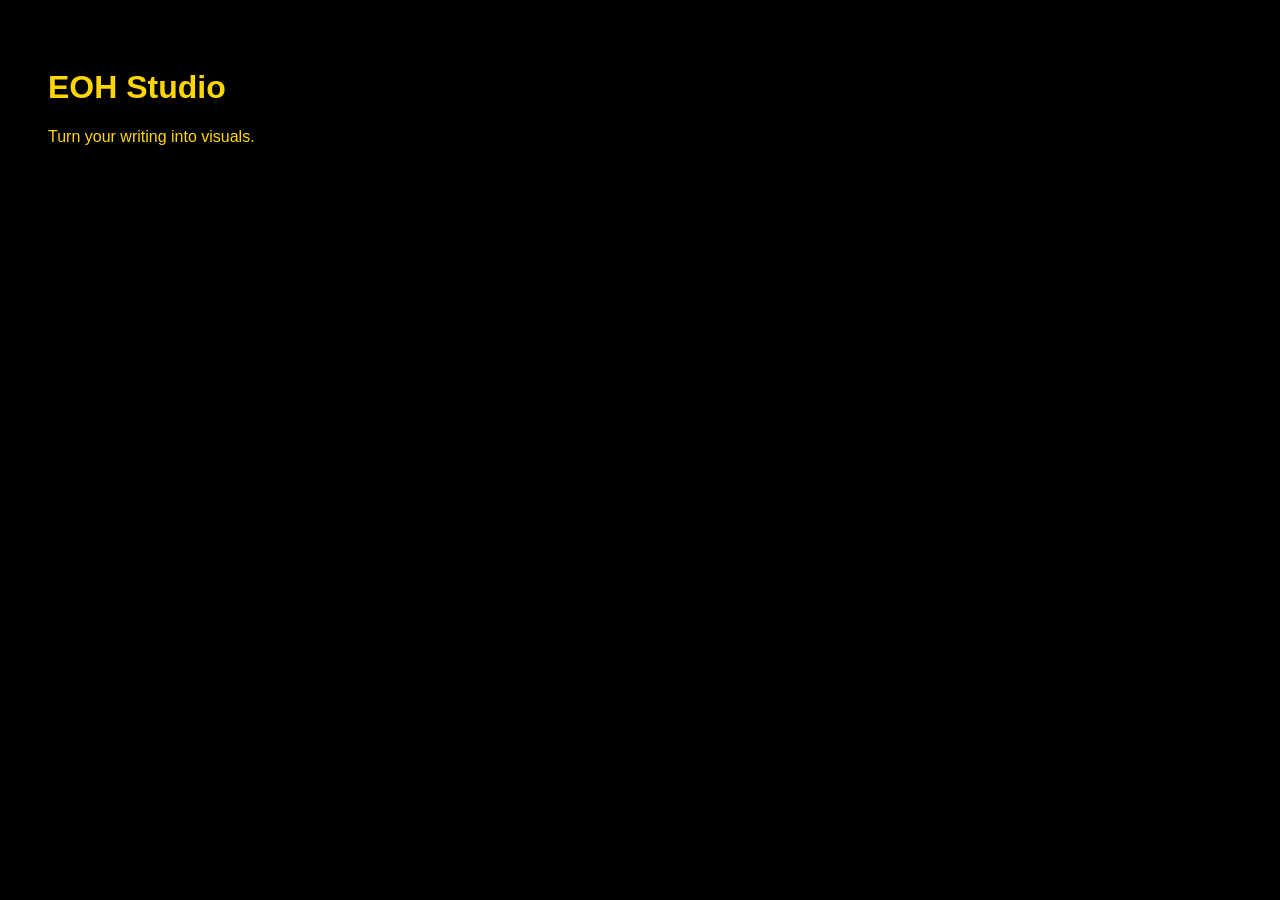
==== index.html @ cccdfcd7 "Update index.html" ====
<!DOCTYPE html>
<html>
<head>
<title>EOH Studio</title>
</head>

<body style="background:black;color:gold;font-family:Arial;padding:40px;">

<h1>EOH Studio</h1>

<p>
Turn your writing into visuals.
</p>

</body>
</html>
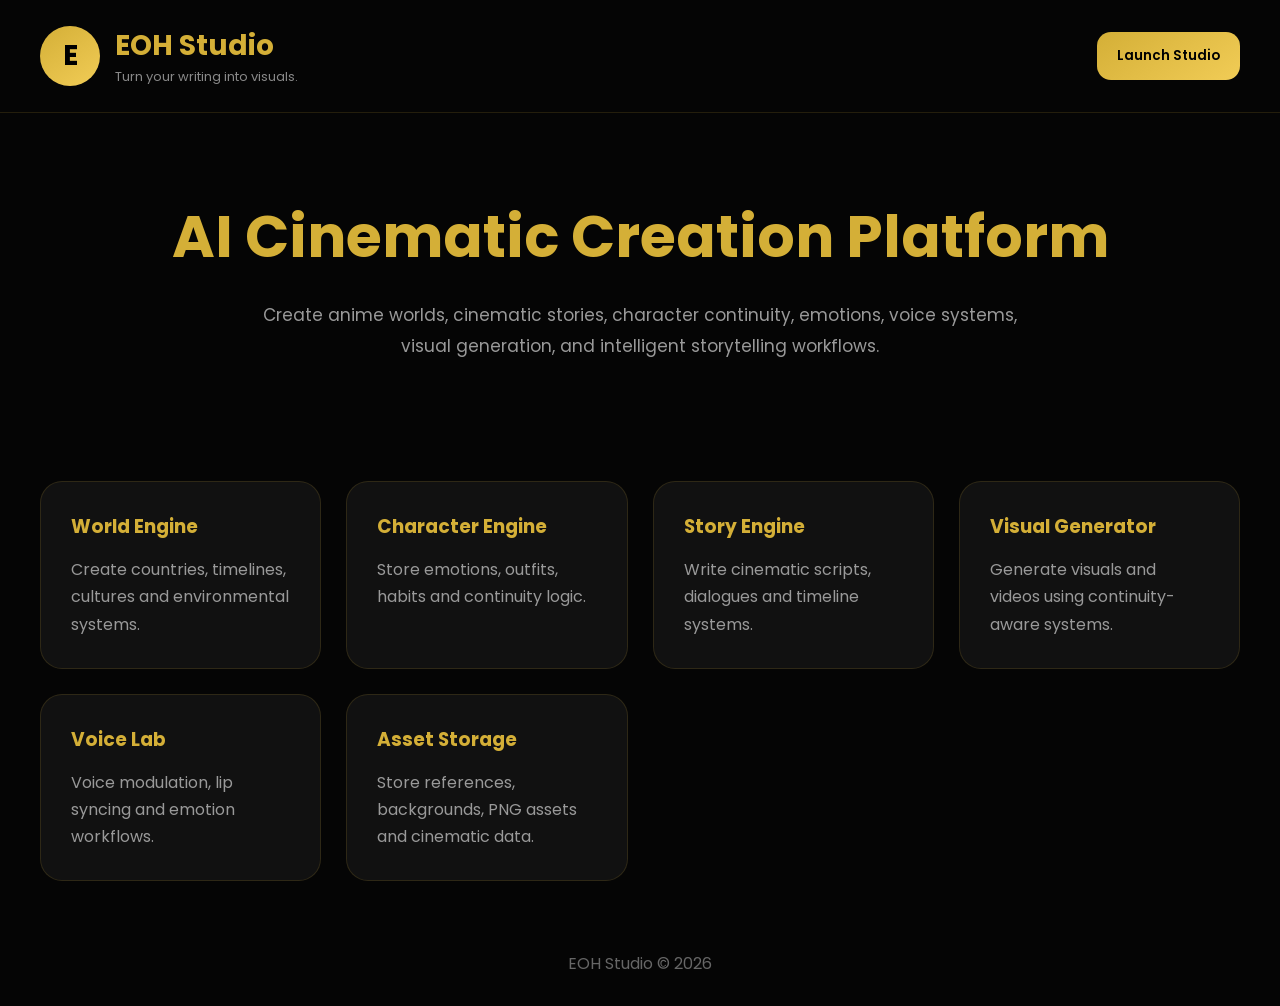
==== commit 27ac50e8: "Update index.html" ====
--- a/index.html
+++ b/index.html
@@ -1,10 +1,216 @@
 <!DOCTYPE html>
-<html>
+<html lang="en">
+
 <head>
+
+<meta charset="UTF-8">
+<meta name="viewport" content="width=device-width, initial-scale=1.0">
+
 <title>EOH Studio</title>
+
+<link href="https://fonts.googleapis.com/css2?family=Poppins:wght@300;400;500;600;700&display=swap" rel="stylesheet">
+
+<style>
+
+*{
+margin:0;
+padding:0;
+box-sizing:border-box;
+font-family:'Poppins',sans-serif;
+}
+
+body{
+background:#050505;
+color:white;
+overflow-x:hidden;
+}
+
+/* HEADER */
+
+header{
+
+display:flex;
+justify-content:space-between;
+align-items:center;
+
+padding:25px 40px;
+
+border-bottom:
+1px solid rgba(212,175,55,0.15);
+}
+
+.logo{
+
+display:flex;
+align-items:center;
+gap:15px;
+}
+
+.logo-circle{
+
+width:60px;
+height:60px;
+
+border-radius:50%;
+
+background:
+linear-gradient(
+145deg,
+#d4af37,
+#f1cc56
+);
+
+display:flex;
+justify-content:center;
+align-items:center;
+
+font-size:28px;
+font-weight:700;
+
+color:black;
+}
+
+.logo-text h1{
+color:#d4af37;
+font-size:28px;
+}
+
+.logo-text p{
+color:#888;
+font-size:13px;
+}
+
+/* BUTTON */
+
+.create-btn{
+
+padding:14px 20px;
+
+border:none;
+
+border-radius:14px;
+
+background:
+linear-gradient(
+145deg,
+#d4af37,
+#f1cc56
+);
+
+color:black;
+
+font-weight:600;
+
+cursor:pointer;
+}
+
+/* HERO */
+
+.hero{
+
+padding:80px 40px;
+text-align:center;
+}
+
+.hero h2{
+
+font-size:58px;
+
+color:#d4af37;
+
+margin-bottom:20px;
+}
+
+.hero p{
+
+max-width:800px;
+
+margin:auto;
+
+line-height:1.8;
+
+color:#999;
+
+font-size:17px;
+}
+
+/* GRID */
+
+.grid{
+
+display:grid;
+
+grid-template-columns:
+repeat(auto-fit,minmax(280px,1fr));
+
+gap:25px;
+
+padding:40px;
+}
+
+/* CARD */
+
+.card{
+
+background:#111;
+
+padding:30px;
+
+border-radius:22px;
+
+border:
+1px solid rgba(212,175,55,0.15);
+
+transition:0.3s;
+}
+
+.card:hover{
+
+transform:translateY(-5px);
+
+border-color:#d4af37;
+}
+
+.card h3{
+
+color:#d4af37;
+
+margin-bottom:15px;
+}
+
+.card p{
+
+color:#999;
+
+line-height:1.7;
+}
+
+/* FOOTER */
+
+footer{
+
+padding:30px;
+
+text-align:center;
+
+color:#666;
+}
+
+</style>
+
 </head>
 
-<body style="background:black;color:gold;font-family:Arial;padding:40px;">
+<body>
+
+<header>
+
+<div class="logo">
+
+<div class="logo-circle">
+E
+</div>
+
+<div class="logo-text">
 
 <h1>EOH Studio</h1>
 
@@ -12,5 +218,109 @@
 Turn your writing into visuals.
 </p>
 
+</div>
+
+</div>
+
+<button class="create-btn">
+Launch Studio
+</button>
+
+</header>
+
+<section class="hero">
+
+<h2>
+AI Cinematic Creation Platform
+</h2>
+
+<p>
+
+Create anime worlds, cinematic stories,
+character continuity, emotions,
+voice systems, visual generation,
+and intelligent storytelling workflows.
+
+</p>
+
+</section>
+
+<section class="grid">
+
+<div class="card">
+
+<h3>World Engine</h3>
+
+<p>
+Create countries, timelines,
+cultures and environmental systems.
+</p>
+
+</div>
+
+<div class="card">
+
+<h3>Character Engine</h3>
+
+<p>
+Store emotions, outfits,
+habits and continuity logic.
+</p>
+
+</div>
+
+<div class="card">
+
+<h3>Story Engine</h3>
+
+<p>
+Write cinematic scripts,
+dialogues and timeline systems.
+</p>
+
+</div>
+
+<div class="card">
+
+<h3>Visual Generator</h3>
+
+<p>
+Generate visuals and videos
+using continuity-aware systems.
+</p>
+
+</div>
+
+<div class="card">
+
+<h3>Voice Lab</h3>
+
+<p>
+Voice modulation,
+lip syncing and emotion workflows.
+</p>
+
+</div>
+
+<div class="card">
+
+<h3>Asset Storage</h3>
+
+<p>
+Store references, backgrounds,
+PNG assets and cinematic data.
+</p>
+
+</div>
+
+</section>
+
+<footer>
+
+EOH Studio © 2026
+
+</footer>
+
 </body>
+
 </html>
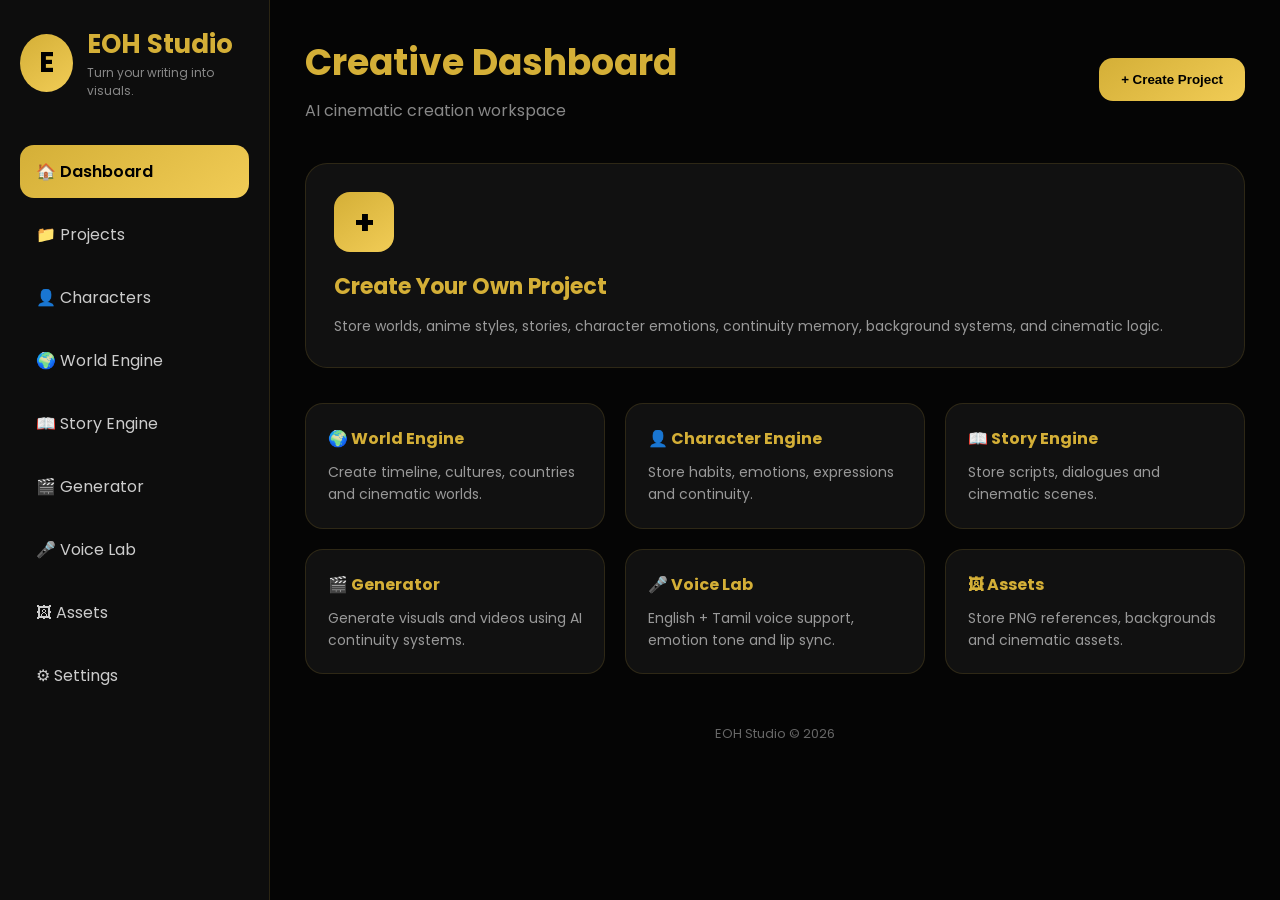
==== commit 1b881f52: "Update index.html" ====
--- a/index.html
+++ b/index.html
@@ -8,48 +8,67 @@
 
 <title>EOH Studio</title>
 
+<link rel="preconnect" href="https://fonts.googleapis.com">
+<link rel="preconnect" href="https://fonts.gstatic.com" crossorigin>
+
 <link href="https://fonts.googleapis.com/css2?family=Poppins:wght@300;400;500;600;700&display=swap" rel="stylesheet">
 
 <style>
+
+/* RESET */
 
 *{
 margin:0;
 padding:0;
 box-sizing:border-box;
+}
+
+body{
+
 font-family:'Poppins',sans-serif;
-}
-
-body{
+
 background:#050505;
 color:white;
-overflow-x:hidden;
-}
-
-/* HEADER */
-
-header{
-
+
+overflow:hidden;
+}
+
+/* APP */
+
+.app{
 display:flex;
-justify-content:space-between;
-align-items:center;
-
-padding:25px 40px;
-
-border-bottom:
+height:100vh;
+}
+
+/* SIDEBAR */
+
+.sidebar{
+
+width:270px;
+
+background:#0d0d0d;
+
+border-right:
 1px solid rgba(212,175,55,0.15);
-}
+
+padding:25px 20px;
+}
+
+/* LOGO */
 
 .logo{
 
 display:flex;
 align-items:center;
-gap:15px;
+gap:14px;
+
+margin-bottom:45px;
 }
 
 .logo-circle{
 
-width:60px;
-height:60px;
+width:58px;
+height:58px;
 
 border-radius:50%;
 
@@ -72,23 +91,37 @@
 
 .logo-text h1{
 color:#d4af37;
-font-size:28px;
+font-size:26px;
 }
 
 .logo-text p{
+font-size:12px;
 color:#888;
-font-size:13px;
-}
-
-/* BUTTON */
-
-.create-btn{
-
-padding:14px 20px;
-
-border:none;
+}
+
+/* NAVIGATION */
+
+.nav ul{
+list-style:none;
+}
+
+.nav li{
+
+padding:14px 16px;
+
+margin-bottom:10px;
 
 border-radius:14px;
+
+cursor:pointer;
+
+transition:0.3s;
+
+color:#ccc;
+}
+
+.nav li:hover,
+.nav .active{
 
 background:
 linear-gradient(
@@ -98,54 +131,85 @@
 );
 
 color:black;
-
 font-weight:600;
+}
+
+/* MAIN */
+
+.main{
+
+flex:1;
+
+padding:35px;
+
+overflow-y:auto;
+}
+
+/* TOPBAR */
+
+.topbar{
+
+display:flex;
+justify-content:space-between;
+align-items:center;
+
+margin-bottom:40px;
+}
+
+.topbar h2{
+
+font-size:36px;
+color:#d4af37;
+
+margin-bottom:8px;
+}
+
+.topbar p{
+color:#888;
+}
+
+/* BUTTON */
+
+.primary-btn{
+
+padding:14px 22px;
+
+border:none;
+
+border-radius:14px;
+
+background:
+linear-gradient(
+145deg,
+#d4af37,
+#f1cc56
+);
+
+color:black;
+
+font-weight:600;
 
 cursor:pointer;
-}
-
-/* HERO */
-
-.hero{
-
-padding:80px 40px;
-text-align:center;
-}
-
-.hero h2{
-
-font-size:58px;
-
-color:#d4af37;
-
-margin-bottom:20px;
-}
-
-.hero p{
-
-max-width:800px;
-
-margin:auto;
-
-line-height:1.8;
-
-color:#999;
-
-font-size:17px;
-}
-
-/* GRID */
-
-.grid{
+
+transition:0.3s;
+}
+
+.primary-btn:hover{
+transform:translateY(-3px);
+}
+
+/* PROJECT GRID */
+
+.project-grid{
 
 display:grid;
 
 grid-template-columns:
-repeat(auto-fit,minmax(280px,1fr));
+repeat(auto-fit,minmax(300px,1fr));
 
 gap:25px;
 
-padding:40px;
+margin-bottom:35px;
 }
 
 /* CARD */
@@ -154,7 +218,7 @@
 
 background:#111;
 
-padding:30px;
+padding:28px;
 
 border-radius:22px;
 
@@ -171,11 +235,43 @@
 border-color:#d4af37;
 }
 
+/* PLUS BOX */
+
+.plus{
+
+width:60px;
+height:60px;
+
+border-radius:16px;
+
+background:
+linear-gradient(
+145deg,
+#d4af37,
+#f1cc56
+);
+
+display:flex;
+justify-content:center;
+align-items:center;
+
+font-size:34px;
+font-weight:700;
+
+color:black;
+
+margin-bottom:18px;
+}
+
+/* CARD TEXT */
+
 .card h3{
 
 color:#d4af37;
 
-margin-bottom:15px;
+margin-bottom:12px;
+
+font-size:22px;
 }
 
 .card p{
@@ -183,17 +279,90 @@
 color:#999;
 
 line-height:1.7;
+
+font-size:14px;
+}
+
+/* FEATURE GRID */
+
+.feature-grid{
+
+display:grid;
+
+grid-template-columns:
+repeat(auto-fit,minmax(240px,1fr));
+
+gap:20px;
+}
+
+.feature{
+
+background:#111;
+
+padding:22px;
+
+border-radius:18px;
+
+border:
+1px solid rgba(212,175,55,0.15);
+
+transition:0.3s;
+}
+
+.feature:hover{
+
+transform:translateY(-4px);
+
+border-color:#d4af37;
+}
+
+.feature h4{
+
+color:#d4af37;
+
+margin-bottom:10px;
+}
+
+.feature p{
+
+color:#999;
+
+font-size:14px;
+
+line-height:1.6;
 }
 
 /* FOOTER */
 
-footer{
-
-padding:30px;
+.footer{
+
+margin-top:50px;
 
 text-align:center;
 
 color:#666;
+
+font-size:13px;
+}
+
+/* RESPONSIVE */
+
+@media(max-width:900px){
+
+.sidebar{
+display:none;
+}
+
+.main{
+padding:20px;
+}
+
+.topbar{
+flex-direction:column;
+align-items:flex-start;
+gap:20px;
+}
+
 }
 
 </style>
@@ -202,7 +371,11 @@
 
 <body>
 
-<header>
+<div class="app">
+
+<!-- SIDEBAR -->
+
+<aside class="sidebar">
 
 <div class="logo">
 
@@ -222,104 +395,197 @@
 
 </div>
 
-<button class="create-btn">
-Launch Studio
+<nav class="nav">
+
+<ul>
+
+<li class="active">
+🏠 Dashboard
+</li>
+
+<li>
+📁 Projects
+</li>
+
+<li>
+👤 Characters
+</li>
+
+<li>
+🌍 World Engine
+</li>
+
+<li>
+📖 Story Engine
+</li>
+
+<li>
+🎬 Generator
+</li>
+
+<li>
+🎤 Voice Lab
+</li>
+
+<li>
+🖼 Assets
+</li>
+
+<li>
+⚙ Settings
+</li>
+
+</ul>
+
+</nav>
+
+</aside>
+
+<!-- MAIN -->
+
+<main class="main">
+
+<div class="topbar">
+
+<div>
+
+<h2>
+Creative Dashboard
+</h2>
+
+<p>
+AI cinematic creation workspace
+</p>
+
+</div>
+
+<button class="primary-btn">
++ Create Project
 </button>
 
-</header>
-
-<section class="hero">
-
-<h2>
-AI Cinematic Creation Platform
-</h2>
-
-<p>
-
-Create anime worlds, cinematic stories,
-character continuity, emotions,
-voice systems, visual generation,
-and intelligent storytelling workflows.
-
-</p>
+</div>
+
+<!-- PROJECTS -->
+
+<section class="project-grid">
+
+<div class="card">
+
+<div class="plus">
++
+</div>
+
+<h3>
+Create Your Own Project
+</h3>
+
+<p>
+
+Store worlds, anime styles,
+stories, character emotions,
+continuity memory,
+background systems,
+and cinematic logic.
+
+</p>
+
+</div>
 
 </section>
 
-<section class="grid">
-
-<div class="card">
-
-<h3>World Engine</h3>
-
-<p>
-Create countries, timelines,
-cultures and environmental systems.
-</p>
-
-</div>
-
-<div class="card">
-
-<h3>Character Engine</h3>
-
-<p>
-Store emotions, outfits,
-habits and continuity logic.
-</p>
-
-</div>
-
-<div class="card">
-
-<h3>Story Engine</h3>
-
-<p>
-Write cinematic scripts,
-dialogues and timeline systems.
-</p>
-
-</div>
-
-<div class="card">
-
-<h3>Visual Generator</h3>
+<!-- FEATURES -->
+
+<section class="feature-grid">
+
+<div class="feature">
+
+<h4>
+🌍 World Engine
+</h4>
+
+<p>
+Create timeline, cultures,
+countries and cinematic worlds.
+</p>
+
+</div>
+
+<div class="feature">
+
+<h4>
+👤 Character Engine
+</h4>
+
+<p>
+Store habits, emotions,
+expressions and continuity.
+</p>
+
+</div>
+
+<div class="feature">
+
+<h4>
+📖 Story Engine
+</h4>
+
+<p>
+Store scripts,
+dialogues and cinematic scenes.
+</p>
+
+</div>
+
+<div class="feature">
+
+<h4>
+🎬 Generator
+</h4>
 
 <p>
 Generate visuals and videos
-using continuity-aware systems.
-</p>
-
-</div>
-
-<div class="card">
-
-<h3>Voice Lab</h3>
-
-<p>
-Voice modulation,
-lip syncing and emotion workflows.
-</p>
-
-</div>
-
-<div class="card">
-
-<h3>Asset Storage</h3>
-
-<p>
-Store references, backgrounds,
-PNG assets and cinematic data.
+using AI continuity systems.
+</p>
+
+</div>
+
+<div class="feature">
+
+<h4>
+🎤 Voice Lab
+</h4>
+
+<p>
+English + Tamil voice support,
+emotion tone and lip sync.
+</p>
+
+</div>
+
+<div class="feature">
+
+<h4>
+🖼 Assets
+</h4>
+
+<p>
+Store PNG references,
+backgrounds and cinematic assets.
 </p>
 
 </div>
 
 </section>
 
-<footer>
+<div class="footer">
 
 EOH Studio © 2026
 
-</footer>
+</div>
+
+</main>
+
+</div>
 
 </body>
 
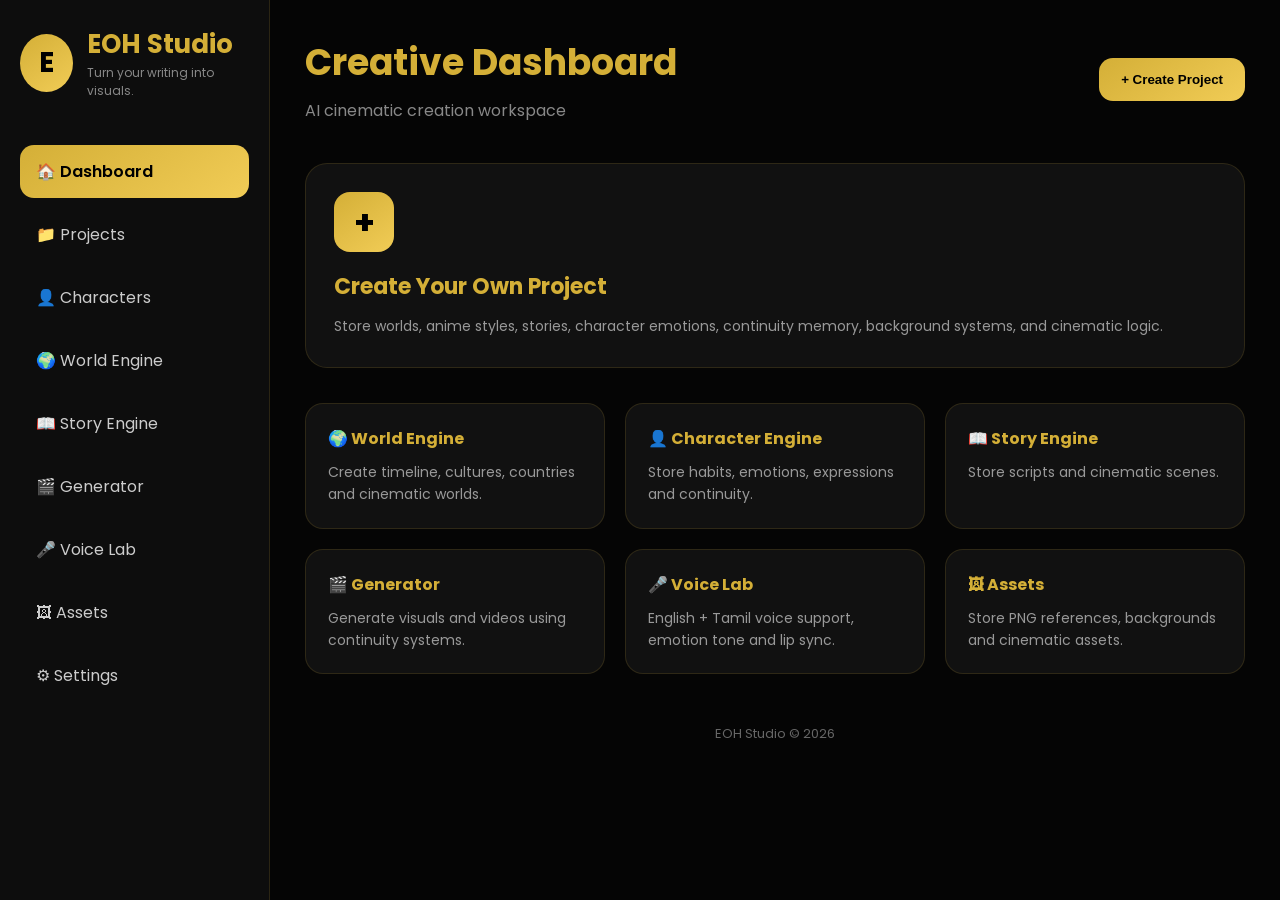
==== commit bb5725de: "Update index.html" ====
--- a/index.html
+++ b/index.html
@@ -226,6 +226,8 @@
 1px solid rgba(212,175,55,0.15);
 
 transition:0.3s;
+
+cursor:pointer;
 }
 
 .card:hover{
@@ -332,6 +334,65 @@
 line-height:1.6;
 }
 
+/* MODAL */
+
+.modal{
+
+position:fixed;
+
+top:0;
+left:0;
+
+width:100%;
+height:100%;
+
+background:rgba(0,0,0,0.7);
+
+display:none;
+
+justify-content:center;
+align-items:center;
+}
+
+.modal-box{
+
+width:380px;
+
+background:#111;
+
+padding:28px;
+
+border-radius:20px;
+
+border:
+1px solid rgba(212,175,55,0.2);
+}
+
+.modal-box h2{
+
+color:#d4af37;
+
+margin-bottom:20px;
+}
+
+.modal-box input,
+.modal-box select{
+
+width:100%;
+
+padding:14px;
+
+margin-bottom:14px;
+
+border:none;
+
+border-radius:12px;
+
+background:#1b1b1b;
+
+color:white;
+}
+
 /* FOOTER */
 
 .footer{
@@ -399,41 +460,15 @@
 
 <ul>
 
-<li class="active">
-🏠 Dashboard
-</li>
-
-<li>
-📁 Projects
-</li>
-
-<li>
-👤 Characters
-</li>
-
-<li>
-🌍 World Engine
-</li>
-
-<li>
-📖 Story Engine
-</li>
-
-<li>
-🎬 Generator
-</li>
-
-<li>
-🎤 Voice Lab
-</li>
-
-<li>
-🖼 Assets
-</li>
-
-<li>
-⚙ Settings
-</li>
+<li class="active">🏠 Dashboard</li>
+<li>📁 Projects</li>
+<li>👤 Characters</li>
+<li>🌍 World Engine</li>
+<li>📖 Story Engine</li>
+<li>🎬 Generator</li>
+<li>🎤 Voice Lab</li>
+<li>🖼 Assets</li>
+<li>⚙ Settings</li>
 
 </ul>
 
@@ -459,7 +494,7 @@
 
 </div>
 
-<button class="primary-btn">
+<button class="primary-btn" id="openModal">
 + Create Project
 </button>
 
@@ -467,7 +502,7 @@
 
 <!-- PROJECTS -->
 
-<section class="project-grid">
+<section class="project-grid" id="projectGrid">
 
 <div class="card">
 
@@ -499,9 +534,7 @@
 
 <div class="feature">
 
-<h4>
-🌍 World Engine
-</h4>
+<h4>🌍 World Engine</h4>
 
 <p>
 Create timeline, cultures,
@@ -512,9 +545,7 @@
 
 <div class="feature">
 
-<h4>
-👤 Character Engine
-</h4>
+<h4>👤 Character Engine</h4>
 
 <p>
 Store habits, emotions,
@@ -525,35 +556,28 @@
 
 <div class="feature">
 
-<h4>
-📖 Story Engine
-</h4>
-
-<p>
-Store scripts,
-dialogues and cinematic scenes.
+<h4>📖 Story Engine</h4>
+
+<p>
+Store scripts and cinematic scenes.
 </p>
 
 </div>
 
 <div class="feature">
 
-<h4>
-🎬 Generator
-</h4>
+<h4>🎬 Generator</h4>
 
 <p>
 Generate visuals and videos
-using AI continuity systems.
+using continuity systems.
 </p>
 
 </div>
 
 <div class="feature">
 
-<h4>
-🎤 Voice Lab
-</h4>
+<h4>🎤 Voice Lab</h4>
 
 <p>
 English + Tamil voice support,
@@ -564,9 +588,7 @@
 
 <div class="feature">
 
-<h4>
-🖼 Assets
-</h4>
+<h4>🖼 Assets</h4>
 
 <p>
 Store PNG references,
@@ -578,15 +600,176 @@
 </section>
 
 <div class="footer">
-
 EOH Studio © 2026
-
 </div>
 
 </main>
 
 </div>
 
+<!-- MODAL -->
+
+<div class="modal" id="modal">
+
+<div class="modal-box">
+
+<h2>Create New Project</h2>
+
+<input
+type="text"
+id="projectName"
+placeholder="Project Name"
+>
+
+<select id="projectStyle">
+
+<option>Fantasy Anime</option>
+<option>Cyberpunk</option>
+<option>Realistic</option>
+<option>Dark Fantasy</option>
+
+</select>
+
+<select id="projectWorld">
+
+<option>Fictional</option>
+<option>Sci-Fi</option>
+<option>Historical</option>
+
+</select>
+
+<button class="primary-btn" id="createProject">
+Create Project
+</button>
+
+</div>
+
+</div>
+
+<script>
+
+/* ELEMENTS */
+
+const modal =
+document.getElementById("modal");
+
+const openModal =
+document.getElementById("openModal");
+
+const createProject =
+document.getElementById("createProject");
+
+const projectGrid =
+document.getElementById("projectGrid");
+
+/* STORAGE */
+
+let projects =
+JSON.parse(localStorage.getItem("eoh-projects"))
+|| [];
+
+/* RENDER */
+
+function renderProjects(){
+
+document.querySelectorAll(".generated")
+.forEach(card => card.remove());
+
+projects.forEach(project => {
+
+const card =
+document.createElement("div");
+
+card.classList.add(
+"card",
+"generated"
+);
+
+card.innerHTML = `
+
+<h3>${project.name}</h3>
+
+<p>
+${project.style}<br>
+${project.world}
+</p>
+
+`;
+
+projectGrid.appendChild(card);
+
+});
+
+}
+
+/* INITIAL */
+
+renderProjects();
+
+/* OPEN MODAL */
+
+openModal.onclick = () => {
+
+modal.style.display = "flex";
+
+};
+
+/* CLOSE MODAL */
+
+window.onclick = (e) => {
+
+if(e.target === modal){
+
+modal.style.display = "none";
+
+}
+
+};
+
+/* CREATE PROJECT */
+
+createProject.onclick = () => {
+
+const name =
+document.getElementById("projectName").value;
+
+const style =
+document.getElementById("projectStyle").value;
+
+const world =
+document.getElementById("projectWorld").value;
+
+if(name === ""){
+
+alert("Enter project name");
+
+return;
+
+}
+
+const newProject = {
+
+name,
+style,
+world
+
+};
+
+projects.push(newProject);
+
+localStorage.setItem(
+"eoh-projects",
+JSON.stringify(projects)
+);
+
+renderProjects();
+
+modal.style.display = "none";
+
+};
+
+</script>
+
 </body>
 
 </html>
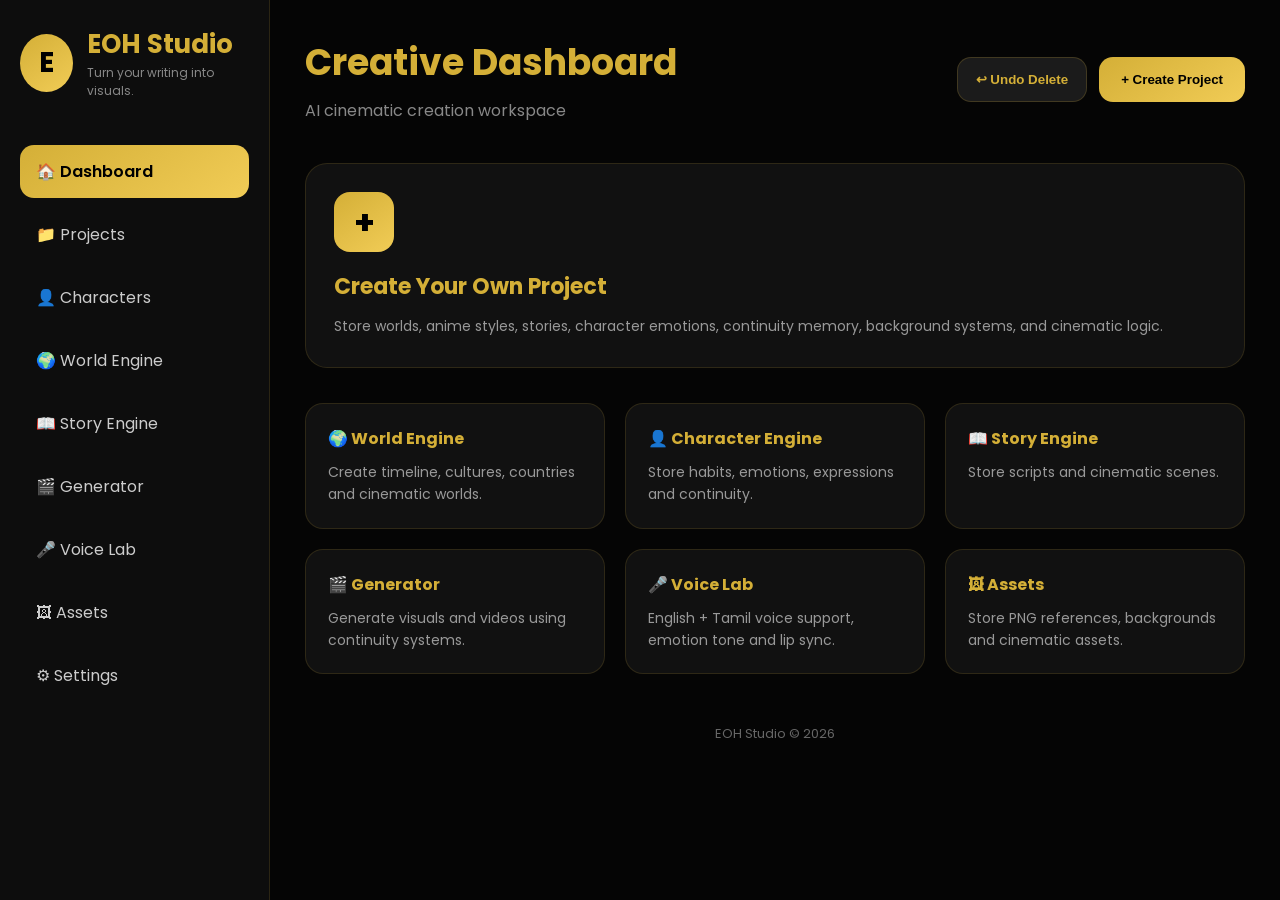
==== commit b04dfba8: "Update index.html" ====
--- a/index.html
+++ b/index.html
@@ -168,7 +168,12 @@
 color:#888;
 }
 
-/* BUTTON */
+/* BUTTONS */
+
+.button-group{
+display:flex;
+gap:12px;
+}
 
 .primary-btn{
 
@@ -198,6 +203,26 @@
 transform:translateY(-3px);
 }
 
+.undo-btn{
+
+padding:14px 18px;
+
+border:none;
+
+border-radius:14px;
+
+background:#1b1b1b;
+
+color:#d4af37;
+
+font-weight:600;
+
+cursor:pointer;
+
+border:
+1px solid rgba(212,175,55,0.2);
+}
+
 /* PROJECT GRID */
 
 .project-grid{
@@ -227,17 +252,39 @@
 
 transition:0.3s;
 
+position:relative;
+}
+
+.card:hover{
+
+transform:translateY(-5px);
+
+border-color:#d4af37;
+}
+
+/* DELETE */
+
+.delete-btn{
+
+position:absolute;
+
+top:18px;
+right:18px;
+
+background:#2a0000;
+
+border:none;
+
+color:#ff6b6b;
+
+padding:8px 10px;
+
+border-radius:10px;
+
 cursor:pointer;
 }
 
-.card:hover{
-
-transform:translateY(-5px);
-
-border-color:#d4af37;
-}
-
-/* PLUS BOX */
+/* PLUS */
 
 .plus{
 
@@ -265,7 +312,7 @@
 margin-bottom:18px;
 }
 
-/* CARD TEXT */
+/* TEXT */
 
 .card h3{
 
@@ -285,7 +332,7 @@
 font-size:14px;
 }
 
-/* FEATURE GRID */
+/* FEATURES */
 
 .feature-grid{
 
@@ -494,13 +541,21 @@
 
 </div>
 
+<div class="button-group">
+
+<button class="undo-btn" id="undoBtn">
+↩ Undo Delete
+</button>
+
 <button class="primary-btn" id="openModal">
 + Create Project
 </button>
 
 </div>
 
-<!-- PROJECTS -->
+</div>
+
+<!-- PROJECT GRID -->
 
 <section class="project-grid" id="projectGrid">
 
@@ -662,12 +717,28 @@
 const projectGrid =
 document.getElementById("projectGrid");
 
+const undoBtn =
+document.getElementById("undoBtn");
+
 /* STORAGE */
 
 let projects =
 JSON.parse(localStorage.getItem("eoh-projects"))
 || [];
 
+let deletedProject = null;
+
+/* SAVE */
+
+function saveProjects(){
+
+localStorage.setItem(
+"eoh-projects",
+JSON.stringify(projects)
+);
+
+}
+
 /* RENDER */
 
 function renderProjects(){
@@ -675,7 +746,7 @@
 document.querySelectorAll(".generated")
 .forEach(card => card.remove());
 
-projects.forEach(project => {
+projects.forEach((project,index) => {
 
 const card =
 document.createElement("div");
@@ -687,6 +758,10 @@
 
 card.innerHTML = `
 
+<button class="delete-btn">
+✕
+</button>
+
 <h3>${project.name}</h3>
 
 <p>
@@ -695,6 +770,37 @@
 </p>
 
 `;
+
+/* OPEN WORKSPACE */
+
+card.onclick = () => {
+
+localStorage.setItem(
+"current-project",
+JSON.stringify(project)
+);
+
+window.location.href =
+"pages/project.html";
+
+};
+
+/* DELETE */
+
+card.querySelector(".delete-btn")
+.onclick = (e) => {
+
+e.stopPropagation();
+
+deletedProject = project;
+
+projects.splice(index,1);
+
+saveProjects();
+
+renderProjects();
+
+};
 
 projectGrid.appendChild(card);
 
@@ -757,10 +863,7 @@
 
 projects.push(newProject);
 
-localStorage.setItem(
-"eoh-projects",
-JSON.stringify(projects)
-);
+saveProjects();
 
 renderProjects();
 
@@ -768,6 +871,24 @@
 
 };
 
+/* UNDO DELETE */
+
+undoBtn.onclick = () => {
+
+if(deletedProject){
+
+projects.push(deletedProject);
+
+saveProjects();
+
+renderProjects();
+
+deletedProject = null;
+
+}
+
+};
+
 </script>
 
 </body>
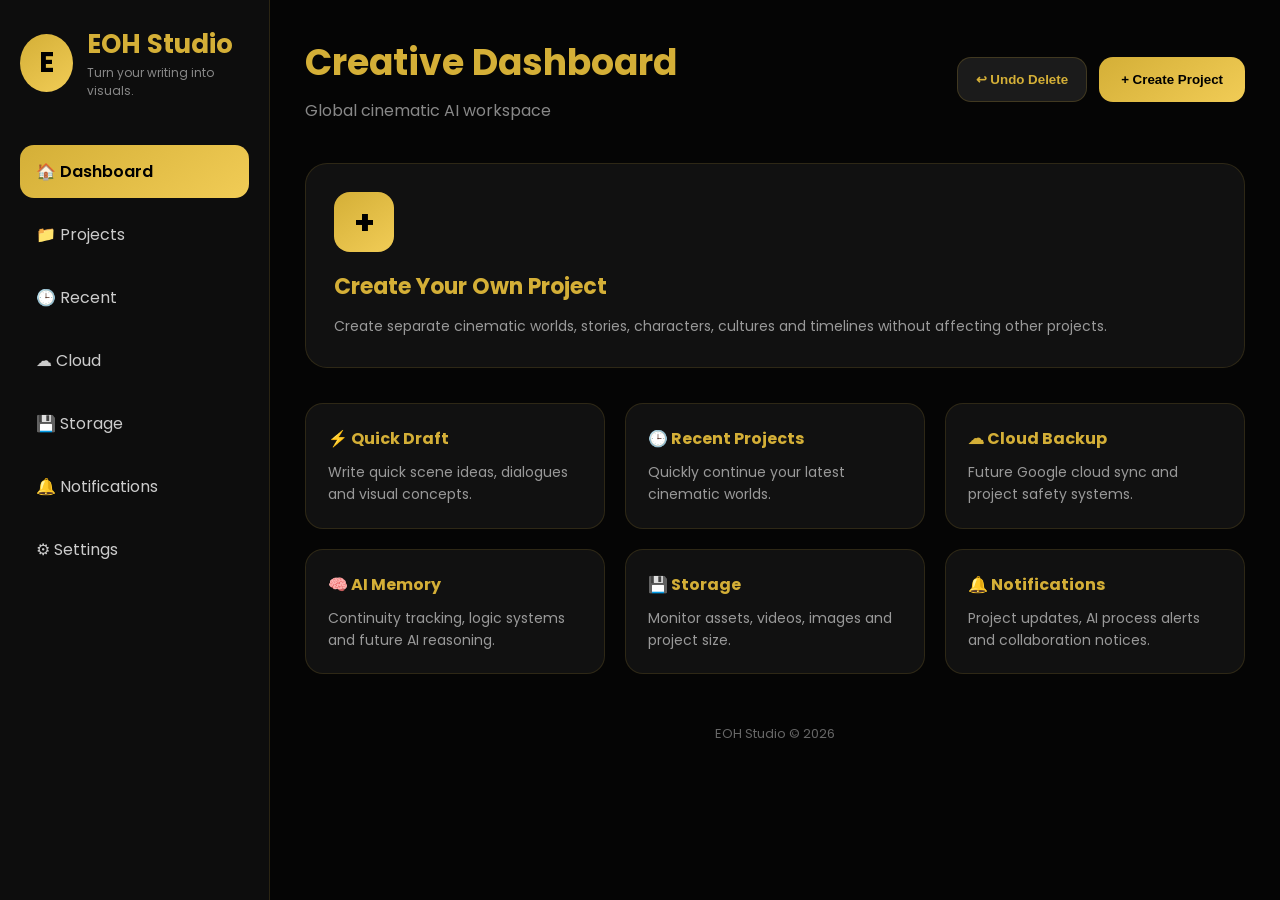
==== commit 7e15af36: "Update index.html" ====
--- a/index.html
+++ b/index.html
@@ -14,8 +14,6 @@
 <link href="https://fonts.googleapis.com/css2?family=Poppins:wght@300;400;500;600;700&display=swap" rel="stylesheet">
 
 <style>
-
-/* RESET */
 
 *{
 margin:0;
@@ -253,6 +251,8 @@
 transition:0.3s;
 
 position:relative;
+
+cursor:pointer;
 }
 
 .card:hover{
@@ -262,7 +262,7 @@
 border-color:#d4af37;
 }
 
-/* DELETE */
+/* DELETE BUTTON */
 
 .delete-btn{
 
@@ -276,6 +276,28 @@
 border:none;
 
 color:#ff6b6b;
+
+padding:8px 10px;
+
+border-radius:10px;
+
+cursor:pointer;
+}
+
+/* DUPLICATE BUTTON */
+
+.duplicate-btn{
+
+position:absolute;
+
+top:18px;
+right:60px;
+
+background:#111827;
+
+border:none;
+
+color:#7dd3fc;
 
 padding:8px 10px;
 
@@ -509,12 +531,10 @@
 
 <li class="active">🏠 Dashboard</li>
 <li>📁 Projects</li>
-<li>👤 Characters</li>
-<li>🌍 World Engine</li>
-<li>📖 Story Engine</li>
-<li>🎬 Generator</li>
-<li>🎤 Voice Lab</li>
-<li>🖼 Assets</li>
+<li>🕒 Recent</li>
+<li>☁ Cloud</li>
+<li>💾 Storage</li>
+<li>🔔 Notifications</li>
 <li>⚙ Settings</li>
 
 </ul>
@@ -536,7 +556,7 @@
 </h2>
 
 <p>
-AI cinematic creation workspace
+Global cinematic AI workspace
 </p>
 
 </div>
@@ -555,7 +575,7 @@
 
 </div>
 
-<!-- PROJECT GRID -->
+<!-- PROJECTS -->
 
 <section class="project-grid" id="projectGrid">
 
@@ -571,11 +591,10 @@
 
 <p>
 
-Store worlds, anime styles,
-stories, character emotions,
-continuity memory,
-background systems,
-and cinematic logic.
+Create separate cinematic worlds,
+stories, characters,
+cultures and timelines
+without affecting other projects.
 
 </p>
 
@@ -583,71 +602,75 @@
 
 </section>
 
-<!-- FEATURES -->
+<!-- DASHBOARD FEATURES -->
 
 <section class="feature-grid">
 
 <div class="feature">
 
-<h4>🌍 World Engine</h4>
+<h4>⚡ Quick Draft</h4>
 
 <p>
-Create timeline, cultures,
-countries and cinematic worlds.
+Write quick scene ideas,
+dialogues and visual concepts.
 </p>
 
 </div>
 
 <div class="feature">
 
-<h4>👤 Character Engine</h4>
+<h4>🕒 Recent Projects</h4>
 
 <p>
-Store habits, emotions,
-expressions and continuity.
+Quickly continue
+your latest cinematic worlds.
 </p>
 
 </div>
 
 <div class="feature">
 
-<h4>📖 Story Engine</h4>
+<h4>☁ Cloud Backup</h4>
 
 <p>
-Store scripts and cinematic scenes.
+Future Google cloud sync
+and project safety systems.
 </p>
 
 </div>
 
 <div class="feature">
 
-<h4>🎬 Generator</h4>
+<h4>🧠 AI Memory</h4>
 
 <p>
-Generate visuals and videos
-using continuity systems.
+Continuity tracking,
+logic systems
+and future AI reasoning.
 </p>
 
 </div>
 
 <div class="feature">
 
-<h4>🎤 Voice Lab</h4>
+<h4>💾 Storage</h4>
 
 <p>
-English + Tamil voice support,
-emotion tone and lip sync.
+Monitor assets,
+videos,
+images and project size.
 </p>
 
 </div>
 
 <div class="feature">
 
-<h4>🖼 Assets</h4>
+<h4>🔔 Notifications</h4>
 
 <p>
-Store PNG references,
-backgrounds and cinematic assets.
+Project updates,
+AI process alerts
+and collaboration notices.
 </p>
 
 </div>
@@ -762,6 +785,10 @@
 ✕
 </button>
 
+<button class="duplicate-btn">
+⧉
+</button>
+
 <h3>${project.name}</h3>
 
 <p>
@@ -771,7 +798,7 @@
 
 `;
 
-/* OPEN WORKSPACE */
+/* OPEN PROJECT */
 
 card.onclick = () => {
 
@@ -802,13 +829,54 @@
 
 };
 
+/* DUPLICATE */
+
+card.querySelector(".duplicate-btn")
+.onclick = (e) => {
+
+e.stopPropagation();
+
+let copyName =
+project.name + " Copy";
+
+let counter = 2;
+
+while(
+projects.some(p =>
+p.name === copyName
+)
+){
+
+copyName =
+project.name + " Copy " + counter;
+
+counter++;
+
+}
+
+const duplicateProject = {
+
+...project,
+
+name: copyName
+
+};
+
+projects.push(duplicateProject);
+
+saveProjects();
+
+renderProjects();
+
+};
+
 projectGrid.appendChild(card);
 
 });
 
 }
 
-/* INITIAL */
+/* INITIAL LOAD */
 
 renderProjects();
 
@@ -837,13 +905,18 @@
 createProject.onclick = () => {
 
 const name =
-document.getElementById("projectName").value;
+document.getElementById("projectName")
+.value.trim();
 
 const style =
-document.getElementById("projectStyle").value;
+document.getElementById("projectStyle")
+.value;
 
 const world =
-document.getElementById("projectWorld").value;
+document.getElementById("projectWorld")
+.value;
+
+/* EMPTY */
 
 if(name === ""){
 
@@ -852,6 +925,26 @@
 return;
 
 }
+
+/* DUPLICATE */
+
+const exists =
+projects.some(project =>
+project.name.toLowerCase()
+=== name.toLowerCase()
+);
+
+if(exists){
+
+alert(
+"Project already exists"
+);
+
+return;
+
+}
+
+/* NEW */
 
 const newProject = {
 
@@ -867,11 +960,16 @@
 
 renderProjects();
 
+/* RESET */
+
+document.getElementById("projectName")
+.value = "";
+
 modal.style.display = "none";
 
 };
 
-/* UNDO DELETE */
+/* UNDO */
 
 undoBtn.onclick = () => {
 
